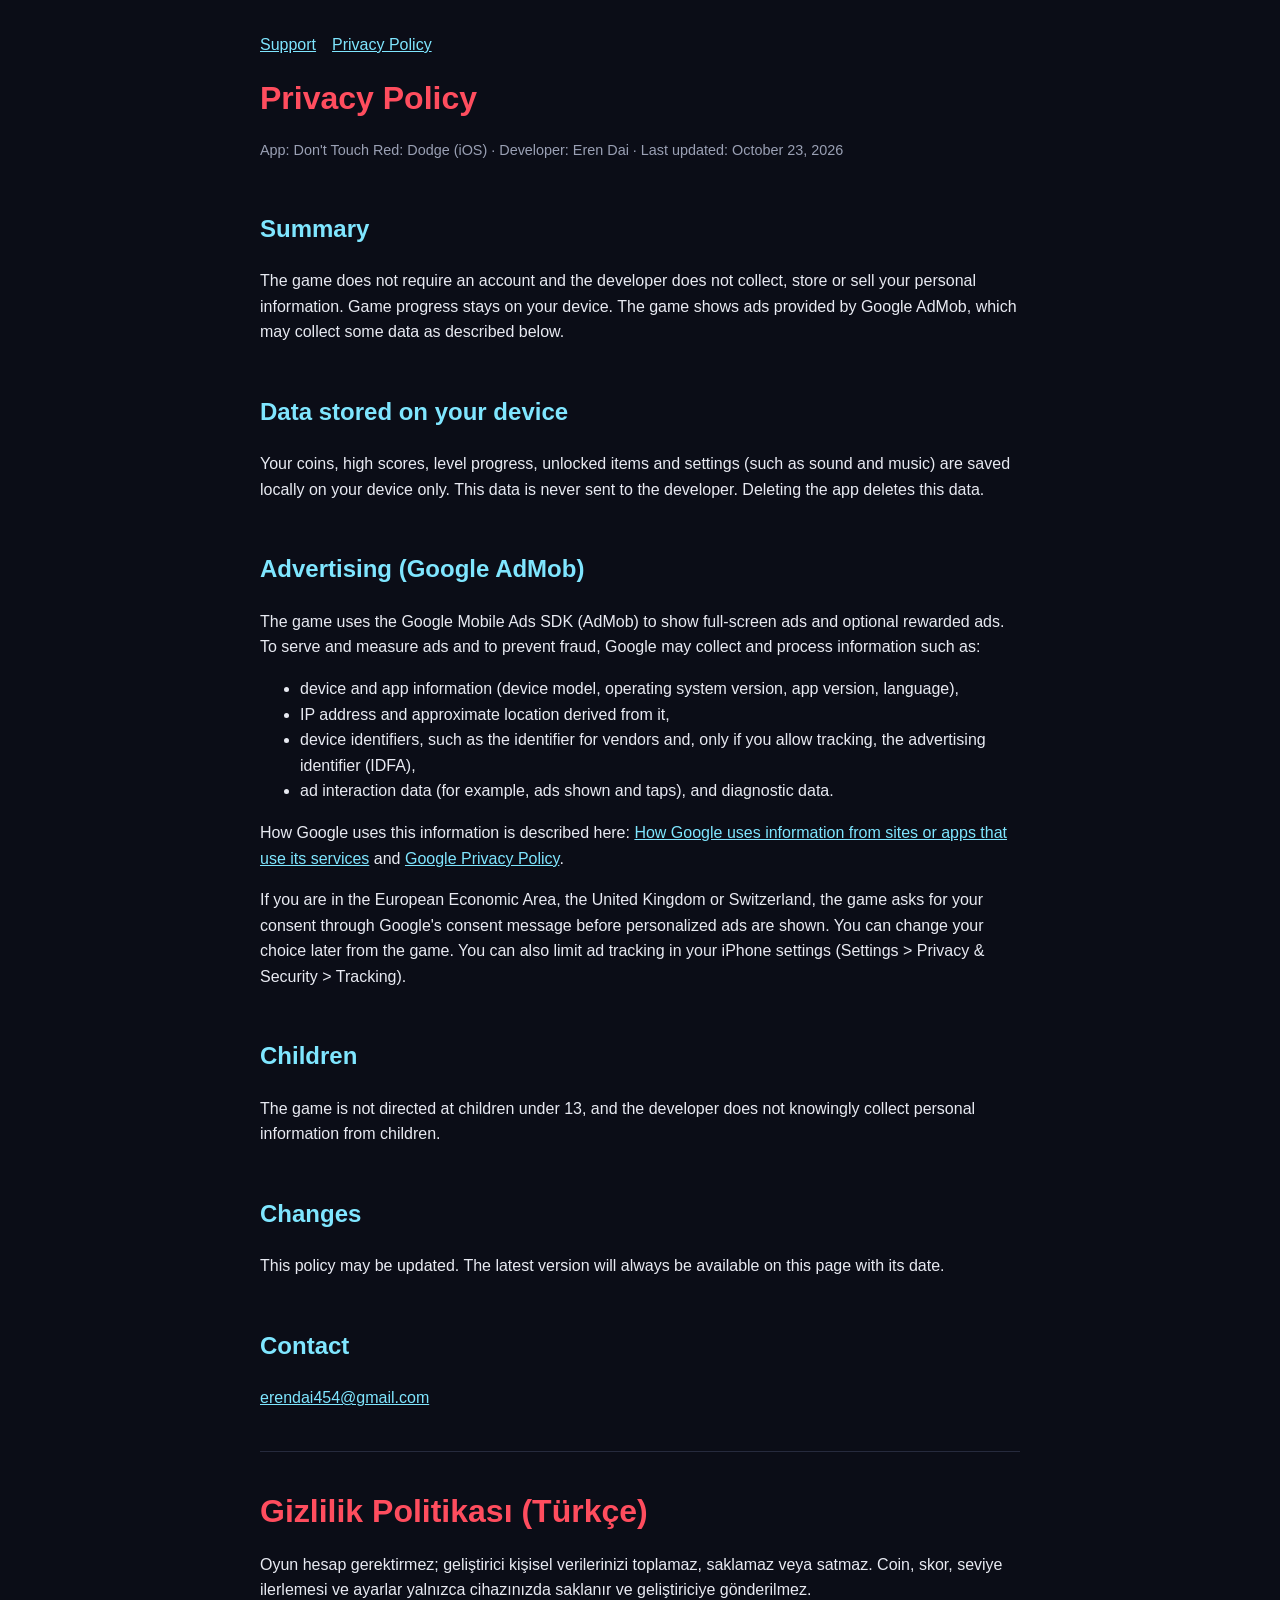
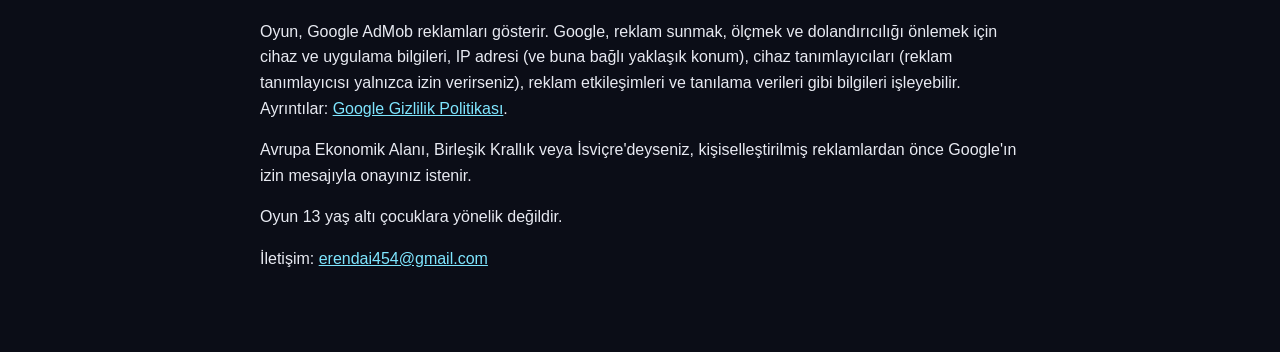
==== privacy.html @ fde27fa6 "Add files via upload" ====
<!doctype html>
<html lang="en">
<head>
<meta charset="utf-8">
<meta name="viewport" content="width=device-width,initial-scale=1">
<title>Don't Touch Red: Dodge – Privacy Policy</title>
<link rel="stylesheet" href="style.css">
</head>
<body>
<main>
<nav><a href="index.html">Support</a><a href="privacy.html">Privacy Policy</a></nav>
<h1>Privacy Policy</h1>
<p class="muted">App: Don't Touch Red: Dodge (iOS) · Developer: Eren Dai · Last updated: October 23, 2026</p>

<h2>Summary</h2>
<p>The game does not require an account and the developer does not collect, store or sell your personal information. Game progress stays on your device. The game shows ads provided by Google AdMob, which may collect some data as described below.</p>

<h2>Data stored on your device</h2>
<p>Your coins, high scores, level progress, unlocked items and settings (such as sound and music) are saved locally on your device only. This data is never sent to the developer. Deleting the app deletes this data.</p>

<h2>Advertising (Google AdMob)</h2>
<p>The game uses the Google Mobile Ads SDK (AdMob) to show full-screen ads and optional rewarded ads. To serve and measure ads and to prevent fraud, Google may collect and process information such as:</p>
<ul>
<li>device and app information (device model, operating system version, app version, language),</li>
<li>IP address and approximate location derived from it,</li>
<li>device identifiers, such as the identifier for vendors and, only if you allow tracking, the advertising identifier (IDFA),</li>
<li>ad interaction data (for example, ads shown and taps), and diagnostic data.</li>
</ul>
<p>How Google uses this information is described here: <a href="https://policies.google.com/technologies/partner-sites">How Google uses information from sites or apps that use its services</a> and <a href="https://policies.google.com/privacy">Google Privacy Policy</a>.</p>
<p>If you are in the European Economic Area, the United Kingdom or Switzerland, the game asks for your consent through Google's consent message before personalized ads are shown. You can change your choice later from the game. You can also limit ad tracking in your iPhone settings (Settings &gt; Privacy &amp; Security &gt; Tracking).</p>

<h2>Children</h2>
<p>The game is not directed at children under 13, and the developer does not knowingly collect personal information from children.</p>

<h2>Changes</h2>
<p>This policy may be updated. The latest version will always be available on this page with its date.</p>

<h2>Contact</h2>
<p><a href="mailto:erendai454@gmail.com">erendai454@gmail.com</a></p>

<hr>
<h1>Gizlilik Politikası (Türkçe)</h1>
<p>Oyun hesap gerektirmez; geliştirici kişisel verilerinizi toplamaz, saklamaz veya satmaz. Coin, skor, seviye ilerlemesi ve ayarlar yalnızca cihazınızda saklanır ve geliştiriciye gönderilmez.</p>
<p>Oyun, Google AdMob reklamları gösterir. Google, reklam sunmak, ölçmek ve dolandırıcılığı önlemek için cihaz ve uygulama bilgileri, IP adresi (ve buna bağlı yaklaşık konum), cihaz tanımlayıcıları (reklam tanımlayıcısı yalnızca izin verirseniz), reklam etkileşimleri ve tanılama verileri gibi bilgileri işleyebilir. Ayrıntılar: <a href="https://policies.google.com/privacy">Google Gizlilik Politikası</a>.</p>
<p>Avrupa Ekonomik Alanı, Birleşik Krallık veya İsviçre'deyseniz, kişiselleştirilmiş reklamlardan önce Google'ın izin mesajıyla onayınız istenir.</p>
<p>Oyun 13 yaş altı çocuklara yönelik değildir.</p>
<p>İletişim: <a href="mailto:erendai454@gmail.com">erendai454@gmail.com</a></p>
</main>
</body>
</html>
---- style.css ----
:root{color-scheme:dark}
body{margin:0;background:#0b0d17;color:#e8eaf2;font:16px/1.6 -apple-system,BlinkMacSystemFont,"Segoe UI",Roboto,sans-serif}
main{max-width:760px;margin:0 auto;padding:32px 16px 64px}
h1{color:#ff4d5e;line-height:1.2}
h2{margin-top:2em;color:#7fe6ff}
a{color:#7fe6ff}
.muted{color:#9aa0b4;font-size:.9em}
hr{border:0;border-top:1px solid #262a3d;margin:40px 0}
nav a{margin-right:16px}
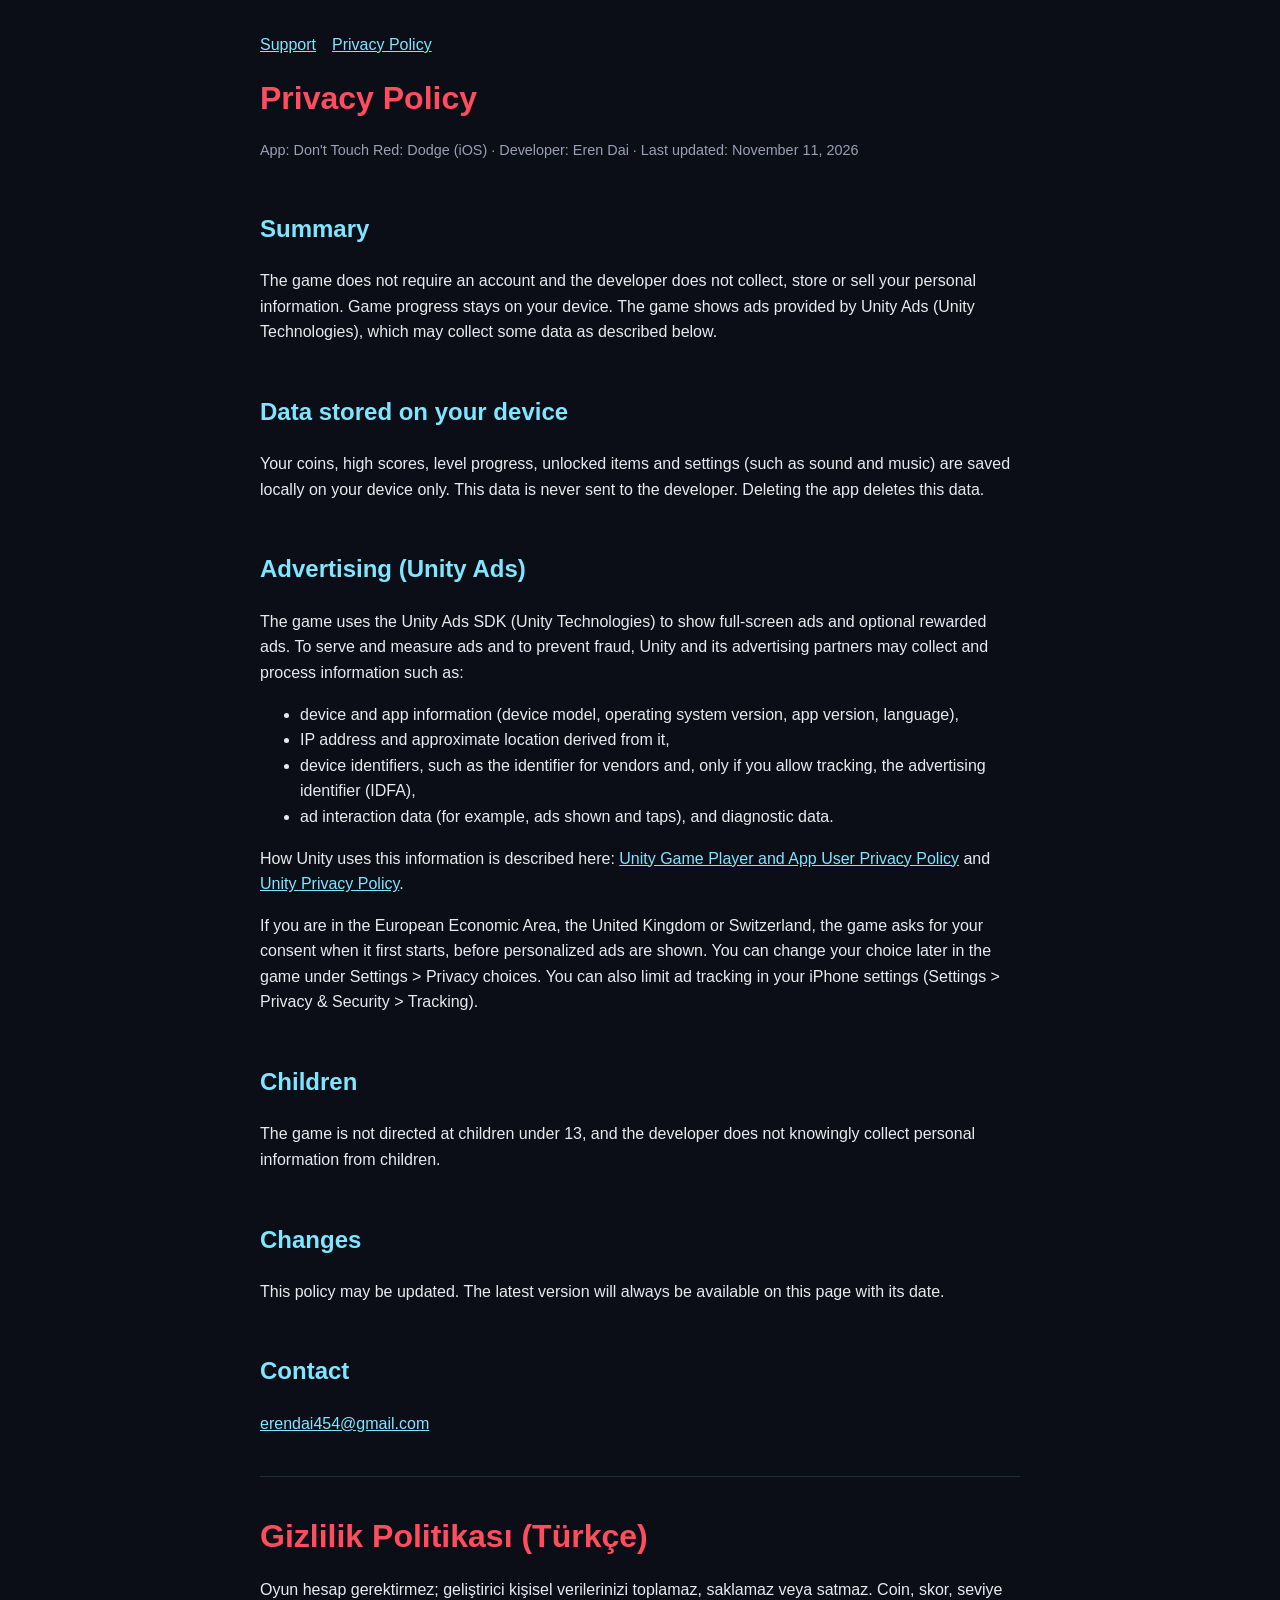
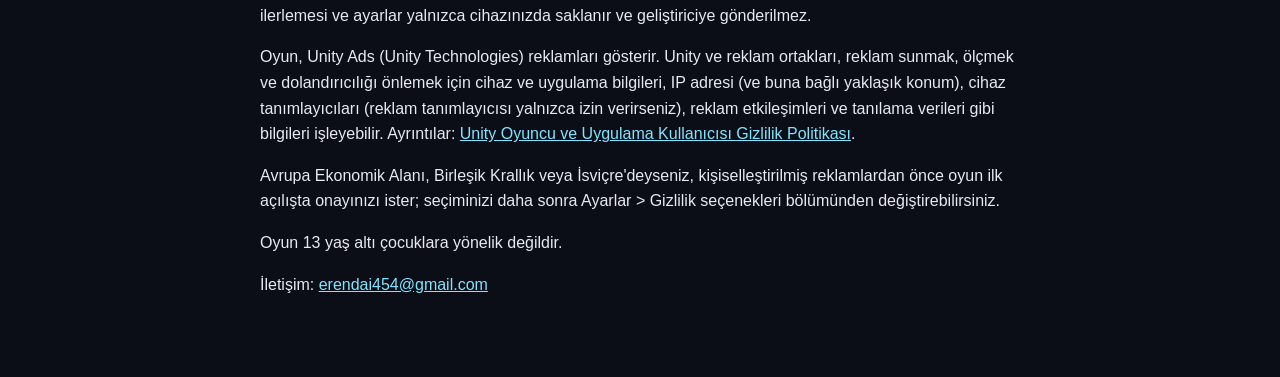
==== commit 34d49b39: "DTR privacy policy: ads now come from Unity Ads" ====
--- a/privacy.html
+++ b/privacy.html
@@ -10,24 +10,24 @@
 <main>
 <nav><a href="index.html">Support</a><a href="privacy.html">Privacy Policy</a></nav>
 <h1>Privacy Policy</h1>
-<p class="muted">App: Don't Touch Red: Dodge (iOS) · Developer: Eren Dai · Last updated: October 23, 2026</p>
+<p class="muted">App: Don't Touch Red: Dodge (iOS) · Developer: Eren Dai · Last updated: November 11, 2026</p>
 
 <h2>Summary</h2>
-<p>The game does not require an account and the developer does not collect, store or sell your personal information. Game progress stays on your device. The game shows ads provided by Google AdMob, which may collect some data as described below.</p>
+<p>The game does not require an account and the developer does not collect, store or sell your personal information. Game progress stays on your device. The game shows ads provided by Unity Ads (Unity Technologies), which may collect some data as described below.</p>
 
 <h2>Data stored on your device</h2>
 <p>Your coins, high scores, level progress, unlocked items and settings (such as sound and music) are saved locally on your device only. This data is never sent to the developer. Deleting the app deletes this data.</p>
 
-<h2>Advertising (Google AdMob)</h2>
-<p>The game uses the Google Mobile Ads SDK (AdMob) to show full-screen ads and optional rewarded ads. To serve and measure ads and to prevent fraud, Google may collect and process information such as:</p>
+<h2>Advertising (Unity Ads)</h2>
+<p>The game uses the Unity Ads SDK (Unity Technologies) to show full-screen ads and optional rewarded ads. To serve and measure ads and to prevent fraud, Unity and its advertising partners may collect and process information such as:</p>
 <ul>
 <li>device and app information (device model, operating system version, app version, language),</li>
 <li>IP address and approximate location derived from it,</li>
 <li>device identifiers, such as the identifier for vendors and, only if you allow tracking, the advertising identifier (IDFA),</li>
 <li>ad interaction data (for example, ads shown and taps), and diagnostic data.</li>
 </ul>
-<p>How Google uses this information is described here: <a href="https://policies.google.com/technologies/partner-sites">How Google uses information from sites or apps that use its services</a> and <a href="https://policies.google.com/privacy">Google Privacy Policy</a>.</p>
-<p>If you are in the European Economic Area, the United Kingdom or Switzerland, the game asks for your consent through Google's consent message before personalized ads are shown. You can change your choice later from the game. You can also limit ad tracking in your iPhone settings (Settings &gt; Privacy &amp; Security &gt; Tracking).</p>
+<p>How Unity uses this information is described here: <a href="https://unity.com/legal/game-player-and-app-user-privacy-policy">Unity Game Player and App User Privacy Policy</a> and <a href="https://unity.com/legal/privacy-policy">Unity Privacy Policy</a>.</p>
+<p>If you are in the European Economic Area, the United Kingdom or Switzerland, the game asks for your consent when it first starts, before personalized ads are shown. You can change your choice later in the game under Settings &gt; Privacy choices. You can also limit ad tracking in your iPhone settings (Settings &gt; Privacy &amp; Security &gt; Tracking).</p>
 
 <h2>Children</h2>
 <p>The game is not directed at children under 13, and the developer does not knowingly collect personal information from children.</p>
@@ -41,8 +41,8 @@
 <hr>
 <h1>Gizlilik Politikası (Türkçe)</h1>
 <p>Oyun hesap gerektirmez; geliştirici kişisel verilerinizi toplamaz, saklamaz veya satmaz. Coin, skor, seviye ilerlemesi ve ayarlar yalnızca cihazınızda saklanır ve geliştiriciye gönderilmez.</p>
-<p>Oyun, Google AdMob reklamları gösterir. Google, reklam sunmak, ölçmek ve dolandırıcılığı önlemek için cihaz ve uygulama bilgileri, IP adresi (ve buna bağlı yaklaşık konum), cihaz tanımlayıcıları (reklam tanımlayıcısı yalnızca izin verirseniz), reklam etkileşimleri ve tanılama verileri gibi bilgileri işleyebilir. Ayrıntılar: <a href="https://policies.google.com/privacy">Google Gizlilik Politikası</a>.</p>
-<p>Avrupa Ekonomik Alanı, Birleşik Krallık veya İsviçre'deyseniz, kişiselleştirilmiş reklamlardan önce Google'ın izin mesajıyla onayınız istenir.</p>
+<p>Oyun, Unity Ads (Unity Technologies) reklamları gösterir. Unity ve reklam ortakları, reklam sunmak, ölçmek ve dolandırıcılığı önlemek için cihaz ve uygulama bilgileri, IP adresi (ve buna bağlı yaklaşık konum), cihaz tanımlayıcıları (reklam tanımlayıcısı yalnızca izin verirseniz), reklam etkileşimleri ve tanılama verileri gibi bilgileri işleyebilir. Ayrıntılar: <a href="https://unity.com/legal/game-player-and-app-user-privacy-policy">Unity Oyuncu ve Uygulama Kullanıcısı Gizlilik Politikası</a>.</p>
+<p>Avrupa Ekonomik Alanı, Birleşik Krallık veya İsviçre'deyseniz, kişiselleştirilmiş reklamlardan önce oyun ilk açılışta onayınızı ister; seçiminizi daha sonra Ayarlar &gt; Gizlilik seçenekleri bölümünden değiştirebilirsiniz.</p>
 <p>Oyun 13 yaş altı çocuklara yönelik değildir.</p>
 <p>İletişim: <a href="mailto:erendai454@gmail.com">erendai454@gmail.com</a></p>
 </main>
